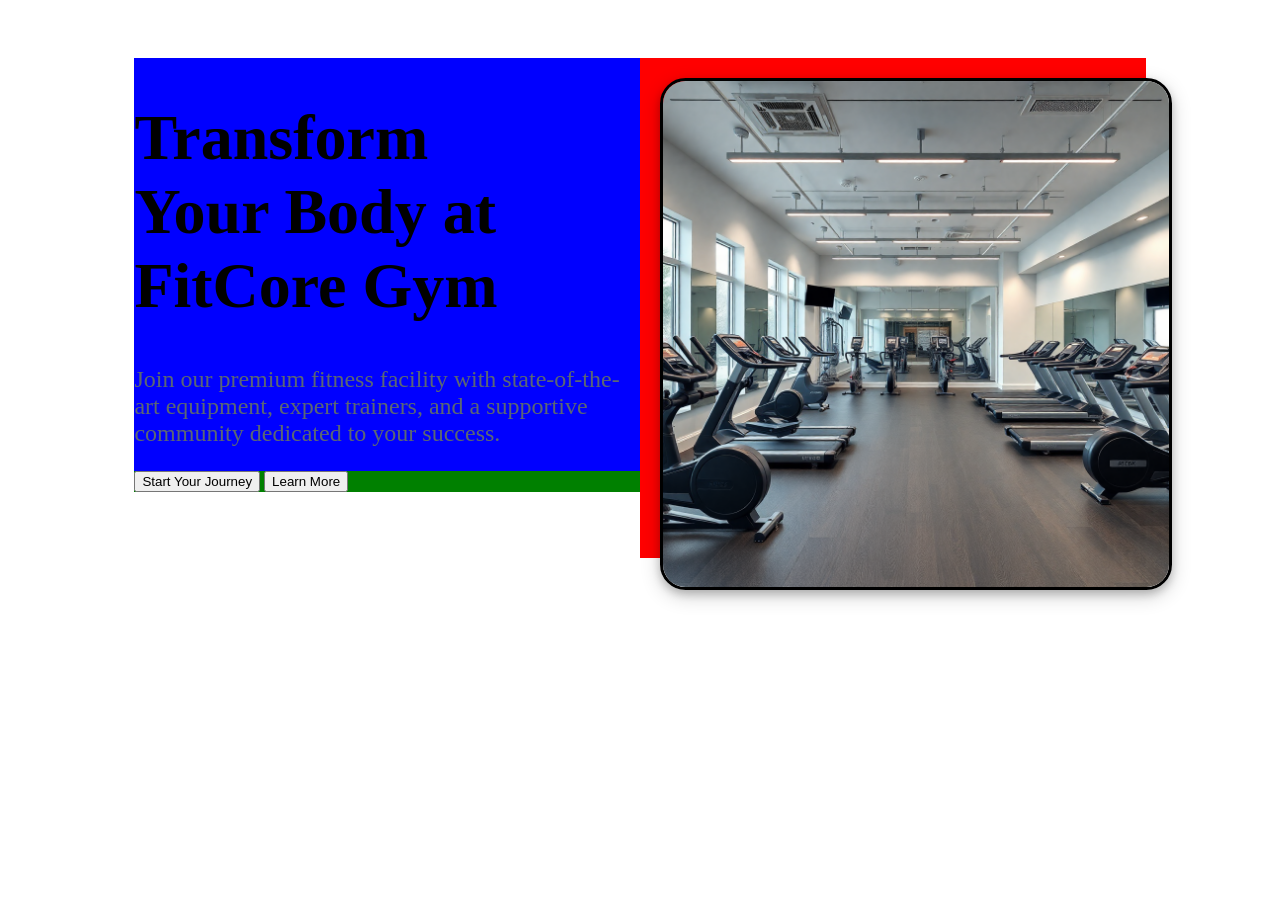
==== index.html @ 33f86353 "First Commit In This Project" ====
<!doctype html>
<html lang="en">
  <head>
    <meta charset="UTF-8" />
    <meta name="viewport" content="width=device-width, initial-scale=1.0" />
    <title>Core Gym</title>
    <link rel="stylesheet" href="style.css" />
  </head>
  <body>
    <div class="hero">
      <div class="height-100"></div>
      <div class="container">
        <div class="content-hero">
          <h1>Transform Your Body at FitCore Gym</h1>
          <p>
            Join our premium fitness facility with state-of-the-art equipment,
            expert trainers, and a supportive community dedicated to your
            success.
          </p>
          <div class="buttons-content-hero">
            <button class="btn-hero-start">Start Your Journey</button>
            <button class="btn-hero-learn">Learn More</button>
          </div>
        </div>
        <div class="img-hero">
          <img src="images/imgi_1_hero-section-img.png" alt="FitCore Gym" />
        </div>
        <div class="clear-float"></div>
      </div>
    </div>
  </body>
</html>
---- style.css ----
.container{
    width: 80%;
    margin: 0 auto;
    
}

.clear-float{
    clear: both;
}
.height-100{
    height: 50px;
}
.content-hero h1{
    font-size: 64px;
    font-weight: 900;
    width: 80%;
}
.content-hero{
    width: 50%;
    float: left;
    background-color: blue;
}
.content-hero p{
    font-size: 24px;
    color: #5B6773;
}
.img-hero{
    width: 50%;
    float: left;
    height: 500px; 
    background-color: red;

}
img{
    width: 100%;
    margin: 20px;
    border-radius: 5%;
    border: black solid 3px;
    box-shadow: 0 4px 8px 0 rgba(0, 0, 0, 0.2), 0 6px 20px 0 rgba(0, 0, 0, 0.19);
}
.buttons-content-hero{
    background-color: green;
}
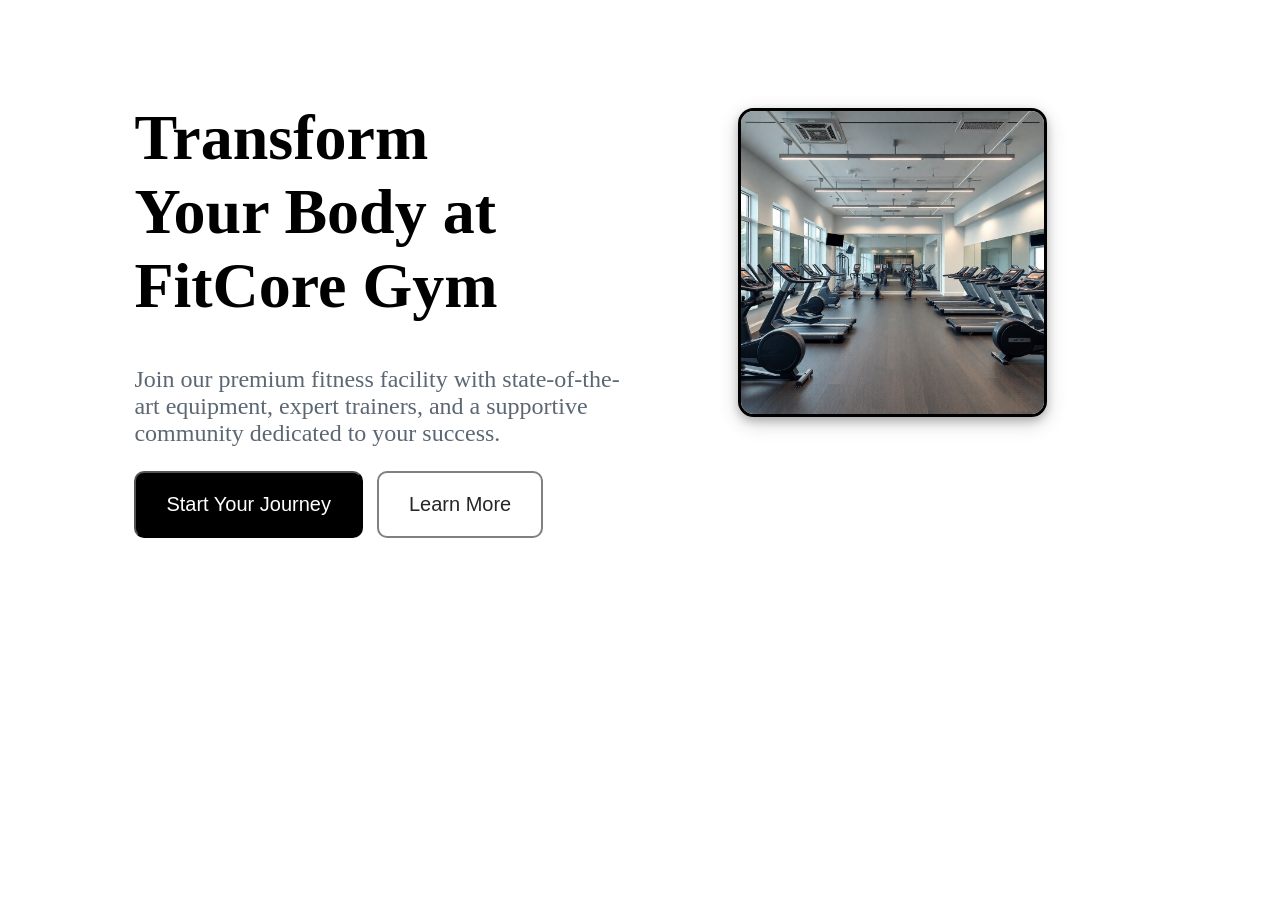
==== commit 128f0d10: "Complete Section Hero" ====
--- a/index.html
+++ b/index.html
@@ -18,8 +18,8 @@
             success.
           </p>
           <div class="buttons-content-hero">
-            <button class="btn-hero-start">Start Your Journey</button>
-            <button class="btn-hero-learn">Learn More</button>
+            <button class="btn-hero-black">Start Your Journey</button>
+            <button class="btn-hero-white">Learn More</button>
           </div>
         </div>
         <div class="img-hero">
--- a/style.css
+++ b/style.css
@@ -18,26 +18,45 @@
 .content-hero{
     width: 50%;
     float: left;
-    background-color: blue;
+    /* background-color: blue; */
+}
+.content-hero h1{
+    font-weight: 900;
 }
 .content-hero p{
     font-size: 24px;
     color: #5B6773;
+    font-weight: lighter;
 }
 .img-hero{
     width: 50%;
     float: left;
     height: 500px; 
-    background-color: red;
+    /* background-color: red; */
+    text-align: center;
 
 }
 img{
-    width: 100%;
-    margin: 20px;
+    width: 60%;
+    margin: 50px auto;
     border-radius: 5%;
     border: black solid 3px;
     box-shadow: 0 4px 8px 0 rgba(0, 0, 0, 0.2), 0 6px 20px 0 rgba(0, 0, 0, 0.19);
 }
-.buttons-content-hero{
-    background-color: green;
+.btn-hero-black{
+    padding: 20px 30px;
+    margin: 0 5px 0 0;
+    font-size: 20px;
+   background-color: black;
+   color: white;
+   border-radius: 10px;
+}
+.btn-hero-white{
+    background-color: white;
+    color: rgb(38, 38, 38);
+    font-size: 20px;
+    border: 2px solid gray;
+    padding: 20px 30px;
+    border-radius: 10px;
+    margin: 0 0 0 5px;
 }
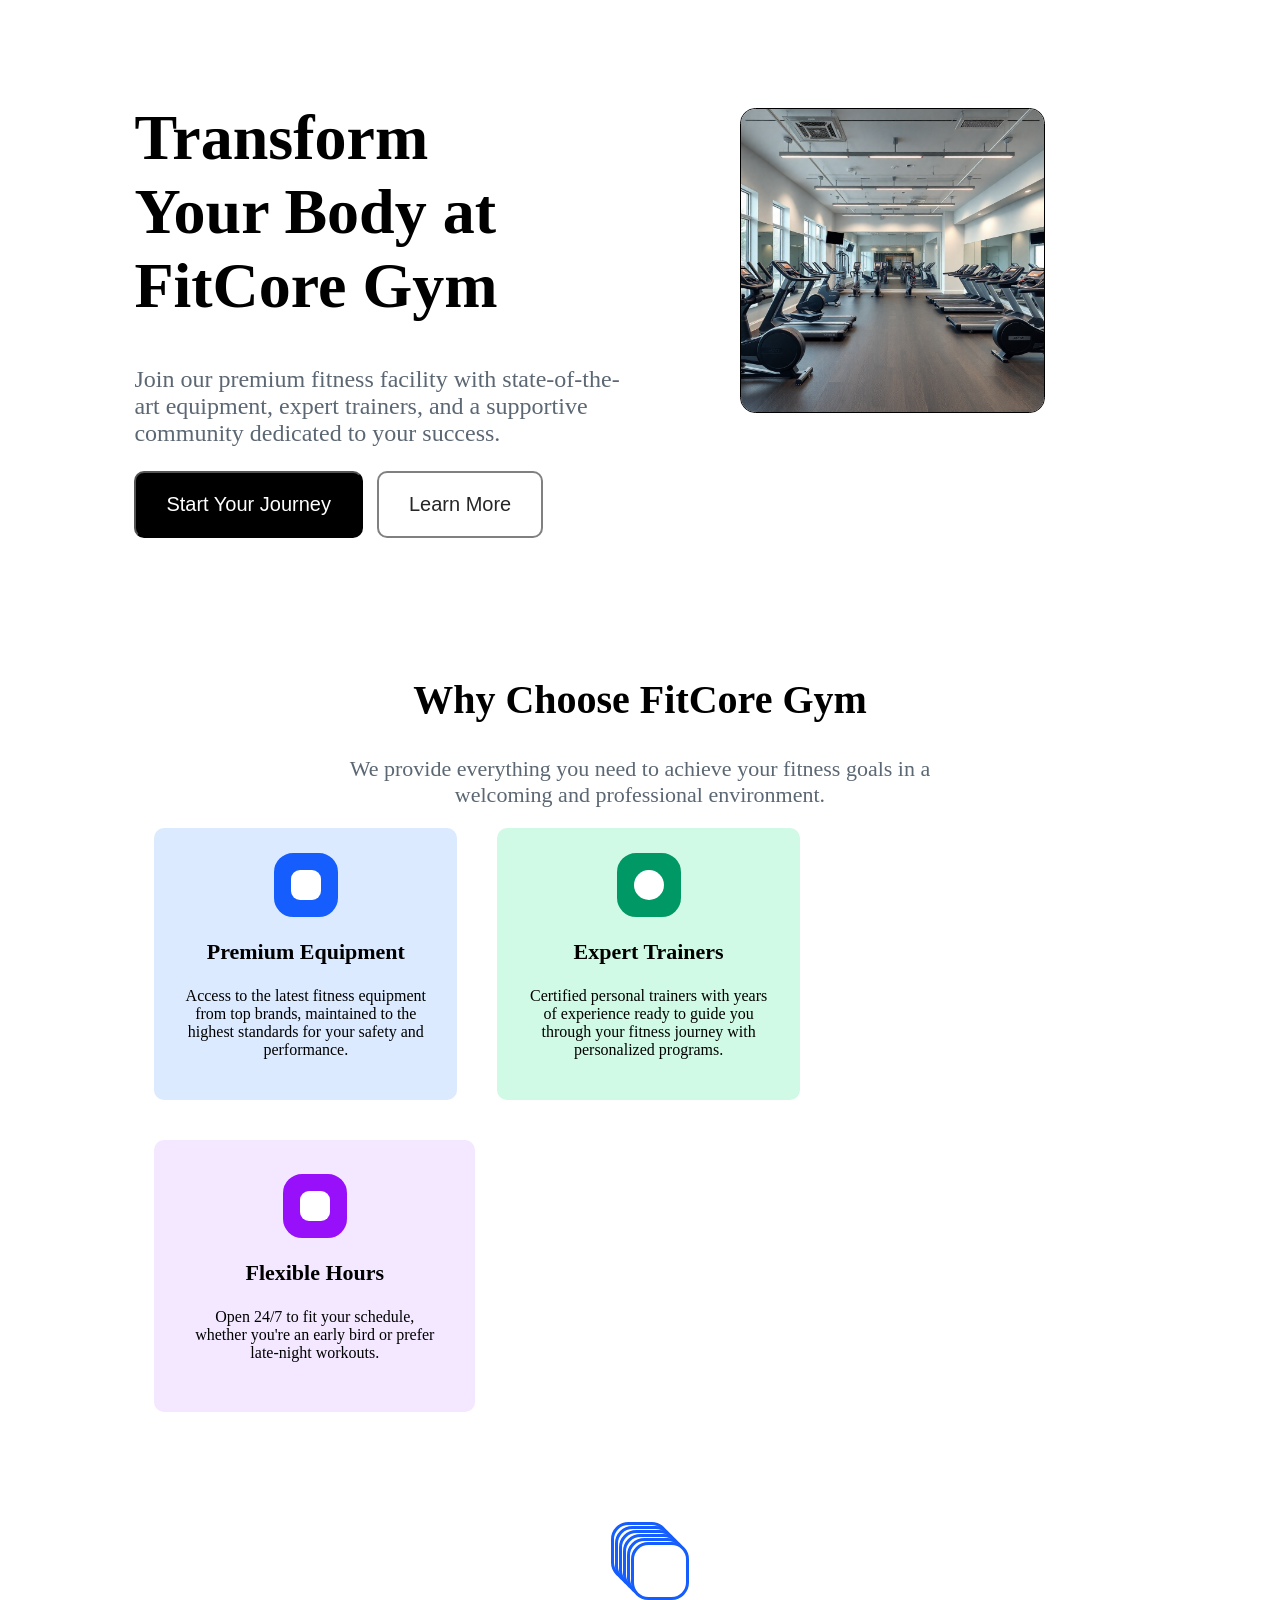
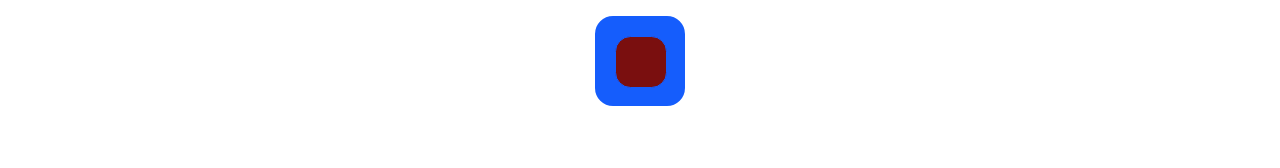
==== commit b547f2da: "Finish The Why Choose Section" ====
--- a/index.html
+++ b/index.html
@@ -28,5 +28,81 @@
         <div class="clear-float"></div>
       </div>
     </div>
+    <br />
+
+    <div class="about-us">
+      <div class="container">
+        <div class="about-header">
+          <h2>Why Choose FitCore Gym</h2>
+          <p>
+            We provide everything you need to achieve your fitness goals in a
+            welcoming and professional environment.
+          </p>
+        </div>
+        <!-- Why Class Section-Card not effective in page  -->
+        <div class="section-card">
+          <div class="card-about-us">
+            <div class="blue-traingle">
+              <div class="white-traingle"></div>
+            </div>
+            <h3>Premium Equipment</h3>
+            <p>
+              Access to the latest fitness equipment from top brands, maintained
+              to the highest standards for your safety and performance.
+            </p>
+          </div>
+          <div class="green-card-about-us">
+            <div class="green-traingle">
+              <div class="white-circle"></div>
+            </div>
+            <h3>Expert Trainers</h3>
+            <p>
+              Certified personal trainers with years of experience ready to
+              guide you through your fitness journey with personalized programs.
+            </p>
+          </div>
+
+          <div class="purple-card-about-us">
+            <div class="Purple-traingle">
+              <div class="white-traingle"></div>
+            </div>
+            <h3>Flexible Hours</h3>
+            <p>
+              Open 24/7 to fit your schedule, whether you're an early bird or
+              prefer late-night workouts.
+            </p>
+          </div>
+        </div>
+
+        <div class="clear-float"></div>
+      </div>
+    </div>
+    <br />
+    <br />
+    <br />
+    <br />
+    <br />
+
+    <div>
+      <div class="traingle-test">
+        <div class="traingle-test">
+          <div class="traingle-test">
+            <div class="traingle-test">
+              <div class="traingle-test">
+                <div class="traingle-test"></div>
+              </div>
+            </div>
+          </div>
+        </div>
+      </div>
+    </div>
+    <br />
+    <br />
+    <div class="traingle-test1">
+      <div class="traingle-test2"></div>
+    </div>
+    <br />
+    <br />
+    <br />
   </body>
 </html>
--- a/style.css
+++ b/style.css
@@ -3,7 +3,9 @@
     margin: 0 auto;
     
 }
-
+.hero{
+    margin-bottom: 50px;
+}
 .clear-float{
     clear: both;
 }
@@ -21,18 +23,18 @@
     /* background-color: blue; */
 }
 .content-hero h1{
-    font-weight: 900;
+    font-weight: bold;
 }
 .content-hero p{
     font-size: 24px;
     color: #5B6773;
-    font-weight: lighter;
+    
+    padding: 0;
 }
 .img-hero{
     width: 50%;
     float: left;
     height: 500px; 
-    /* background-color: red; */
     text-align: center;
 
 }
@@ -40,8 +42,7 @@
     width: 60%;
     margin: 50px auto;
     border-radius: 5%;
-    border: black solid 3px;
-    box-shadow: 0 4px 8px 0 rgba(0, 0, 0, 0.2), 0 6px 20px 0 rgba(0, 0, 0, 0.19);
+    border: black solid 1px;
 }
 .btn-hero-black{
     padding: 20px 30px;
@@ -59,4 +60,127 @@
     padding: 20px 30px;
     border-radius: 10px;
     margin: 0 0 0 5px;
+}
+
+.about-us{
+     margin-top: 50px;
+}
+.about-header{
+    text-align: center;
+}
+.about-header h2{
+    font-size: 40px;
+    font-weight: 900;
+}
+.about-header p{
+    font-size: 22px;
+    color: #5B6773;
+    width: 60%;
+    margin: auto;
+}
+/* .section-card{
+    background-color: red;
+} */
+.section-card h3{
+    font-size: 22px;
+}
+.card-about-us{
+    background-color: #DBEAFE;
+    width: 25%;
+    padding: 25px;
+    text-align: center;
+    border-radius: 10px;
+    float: left;
+    margin: 20px;
+}
+ .green-card-about-us{
+    background-color: #D0FAE5;
+    width: 25%;
+    padding: 25px;
+    text-align: center;
+    border-radius: 10px;
+    float: left;
+    margin: 20px;
+}
+ .blue-traingle{
+    background-color: #155DFC;
+    width: 30px;
+    height: 30px;
+    margin: auto;
+    border:17px #155DFC solid ;
+    border-radius: 30%;
+}
+.green-traingle{
+ background-color: #009966;
+    width: 30px;
+    height: 30px;
+    margin: auto;
+    border:17px #009966 solid ;
+    border-radius: 30%;
+}
+.purple-card-about-us{
+   background-color: #F3E8FF;
+    width: 25%;
+    padding: 34px;
+    text-align: center;
+    border-radius: 10px;
+    float: left;
+    margin: 20px;
+}
+.Purple-traingle{
+    background-color: #9810FA;
+    width: 30px;
+    height: 30px;
+    margin: auto;
+    border:17px #9810FA solid ;
+    border-radius: 30%;
+}
+.white-traingle{
+   background-color: white;
+    width: 30px;
+    height: 30px;
+    border-radius: 30%; 
+}
+.white-circle{
+   background-color: white;
+    width: 30px;
+    height: 30px;
+    border-radius: 50%; 
+}
+/*
+.white-traingle{
+    
+    background-color: white;
+    height: 25px;
+}
+
+.center{
+    width: 100%;
+} */
+
+.traingle-test{
+    padding: 1px;
+    background-color: white;
+    width: 50px;
+    height: 50px;
+    margin: auto;
+    border:3px #155DFC solid ;
+    border-radius: 30%;
+}
+.traingle-test1{
+   
+    background-color: #155DFC;
+    width: 50px;
+    height: 50px;
+    border:20px #155DFC solid ;
+    margin: auto;
+    border-radius: 20%;
+}
+.traingle-test2{
+    
+    background-color: rgb(122, 15, 15);
+    width: 50px;
+    height: 50px;
+    border:1px #155DFC solid ;
+    border-radius: 30%;
 }
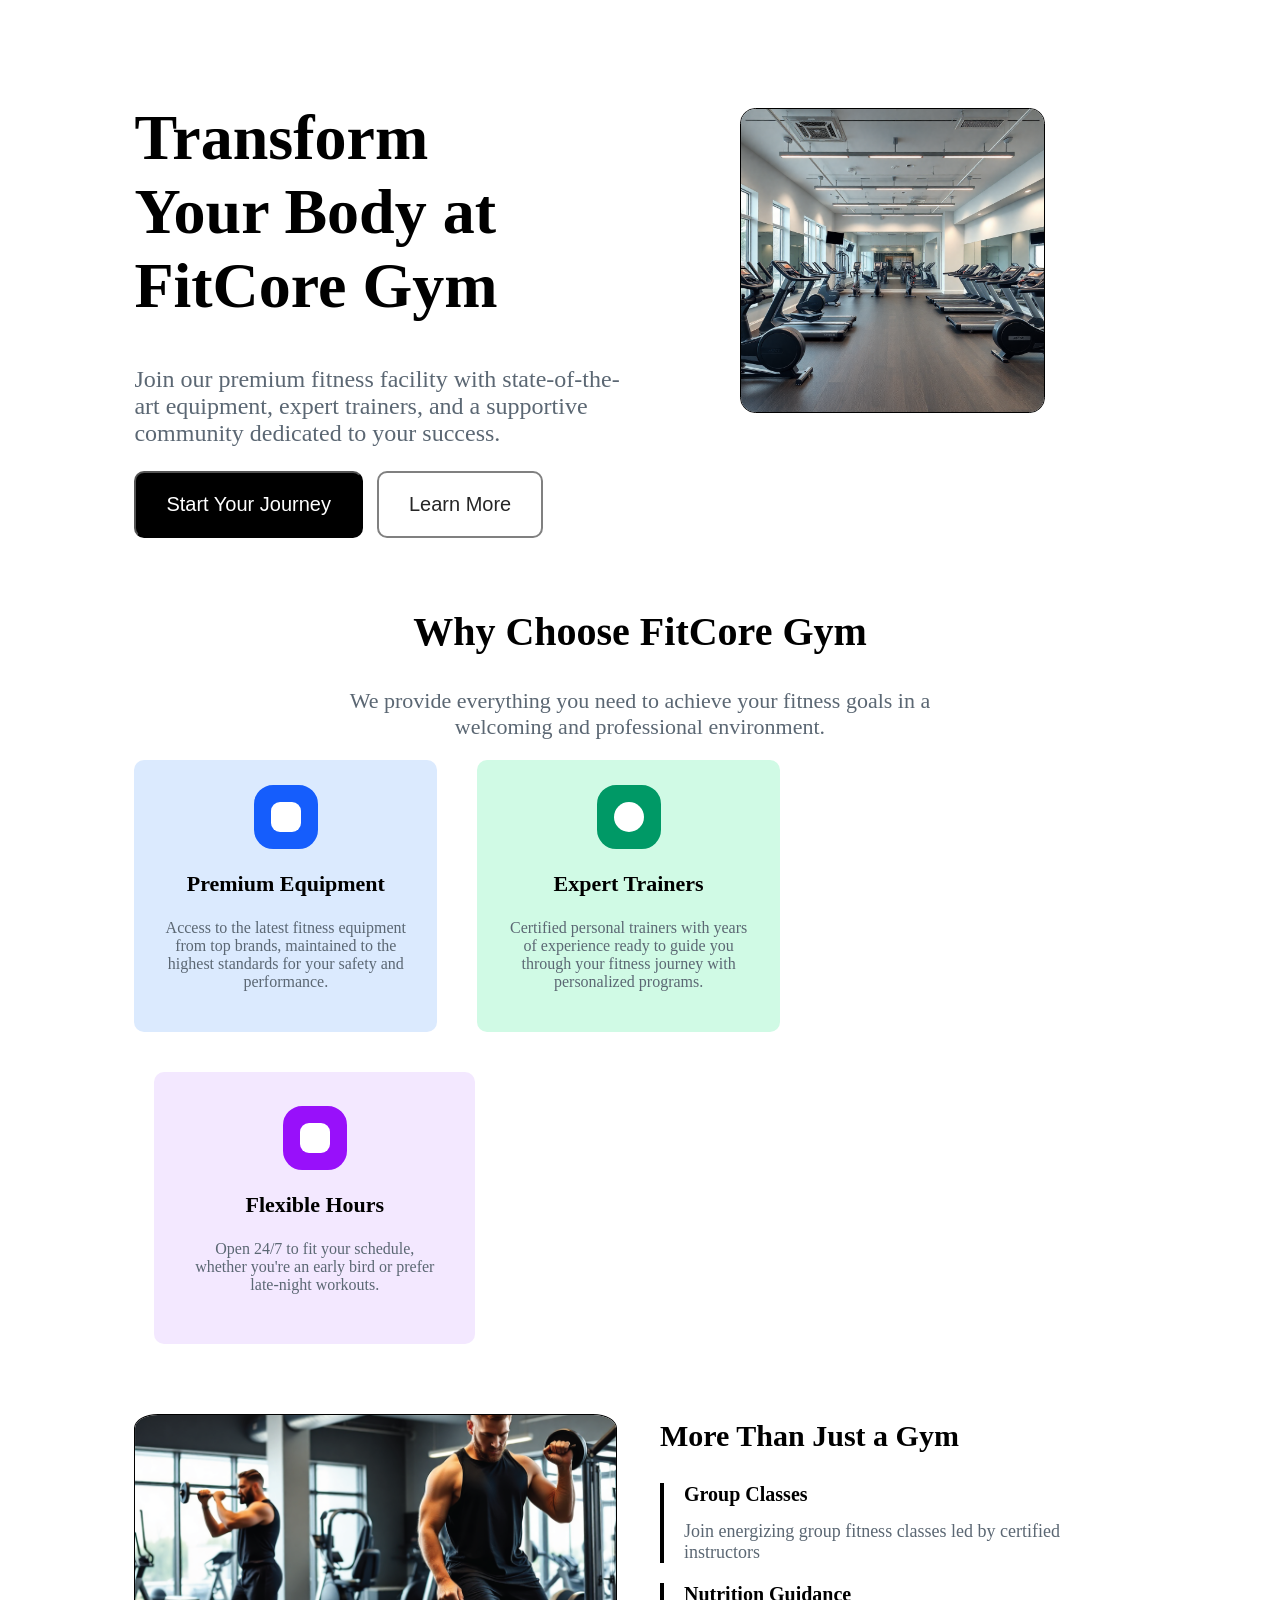
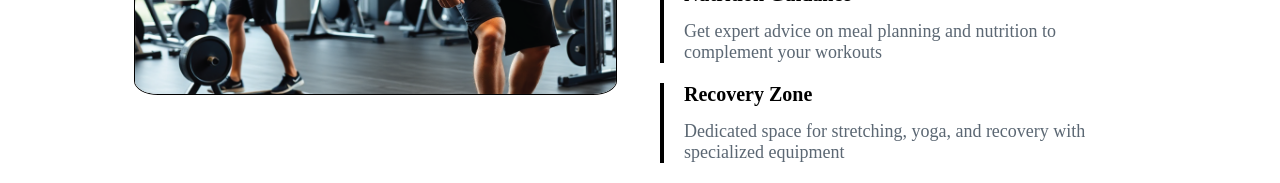
==== commit 546b5139: "New Update in About Section" ====
--- a/index.html
+++ b/index.html
@@ -28,7 +28,6 @@
         <div class="clear-float"></div>
       </div>
     </div>
-    <br />
 
     <div class="about-us">
       <div class="container">
@@ -75,15 +74,37 @@
         </div>
 
         <div class="clear-float"></div>
+
+        <div class="img-more-just-gym">
+          <img src="images/imgi_2_why-choose-us.png" alt="why choose us" />
+        </div>
+        <div class="content-more-just-gym">
+          <h3>More Than Just a Gym</h3>
+          <div class="content-container">
+            <h4>Group Classes</h4>
+            <p>
+              Join energizing group fitness classes led by certified instructors
+            </p>
+          </div>
+          <div class="content-container">
+            <h4>Nutrition Guidance</h4>
+            <p>
+              Get expert advice on meal planning and nutrition to complement
+              your workouts
+            </p>
+          </div>
+          <div class="content-container">
+            <h4>Recovery Zone</h4>
+            <p>
+              Dedicated space for stretching, yoga, and recovery with
+              specialized equipment
+            </p>
+          </div>
+        </div>
       </div>
     </div>
-    <br />
-    <br />
-    <br />
-    <br />
-    <br />
 
-    <div>
+    <!-- <div>
       <div class="traingle-test">
         <div class="traingle-test">
           <div class="traingle-test">
@@ -95,14 +116,10 @@
           </div>
         </div>
       </div>
-    </div>
-    <br />
-    <br />
-    <div class="traingle-test1">
+    </div> -->
+
+    <!-- <div class="traingle-test1">
       <div class="traingle-test2"></div>
-    </div>
-    <br />
-    <br />
-    <br />
+    </div> -->
   </body>
 </html>
--- a/style.css
+++ b/style.css
@@ -91,7 +91,7 @@
     text-align: center;
     border-radius: 10px;
     float: left;
-    margin: 20px;
+    margin: 20px 20px 20px 0;
 }
  .green-card-about-us{
     background-color: #D0FAE5;
@@ -147,6 +147,9 @@
     height: 30px;
     border-radius: 50%; 
 }
+.section-card p{
+        color: #5B6773;
+}
 /*
 .white-traingle{
     
@@ -183,4 +186,41 @@
     height: 50px;
     border:1px #155DFC solid ;
     border-radius: 30%;
+}
+
+/* Why Choose Us Section */
+.img-more-just-gym{
+    float: left;
+    width: 50%;
+    /* background-color: blue; */
+}
+.img-more-just-gym img{
+   width: 95%;
+}
+.content-more-just-gym{
+    margin: 25px 0 0 20px;
+    float: left;
+    width: 45%;
+    /* background-color: red; */
+}
+.content-more-just-gym h3{
+    font-size: 30px;
+    font-weight: 900;
+}
+.content-container{
+    padding-left: 20px;
+    border-left: 4px solid black;
+     margin: 20px 0;
+}
+.content-container h4{
+    font-size: 20px;
+    font-weight: 900;
+    margin: 0;
+    padding: 0;
+}
+.content-container p{
+    font-size: 18px;
+    color: #5B6773;
+    margin: 15px 0;
+    /* padding: 0; */
 }
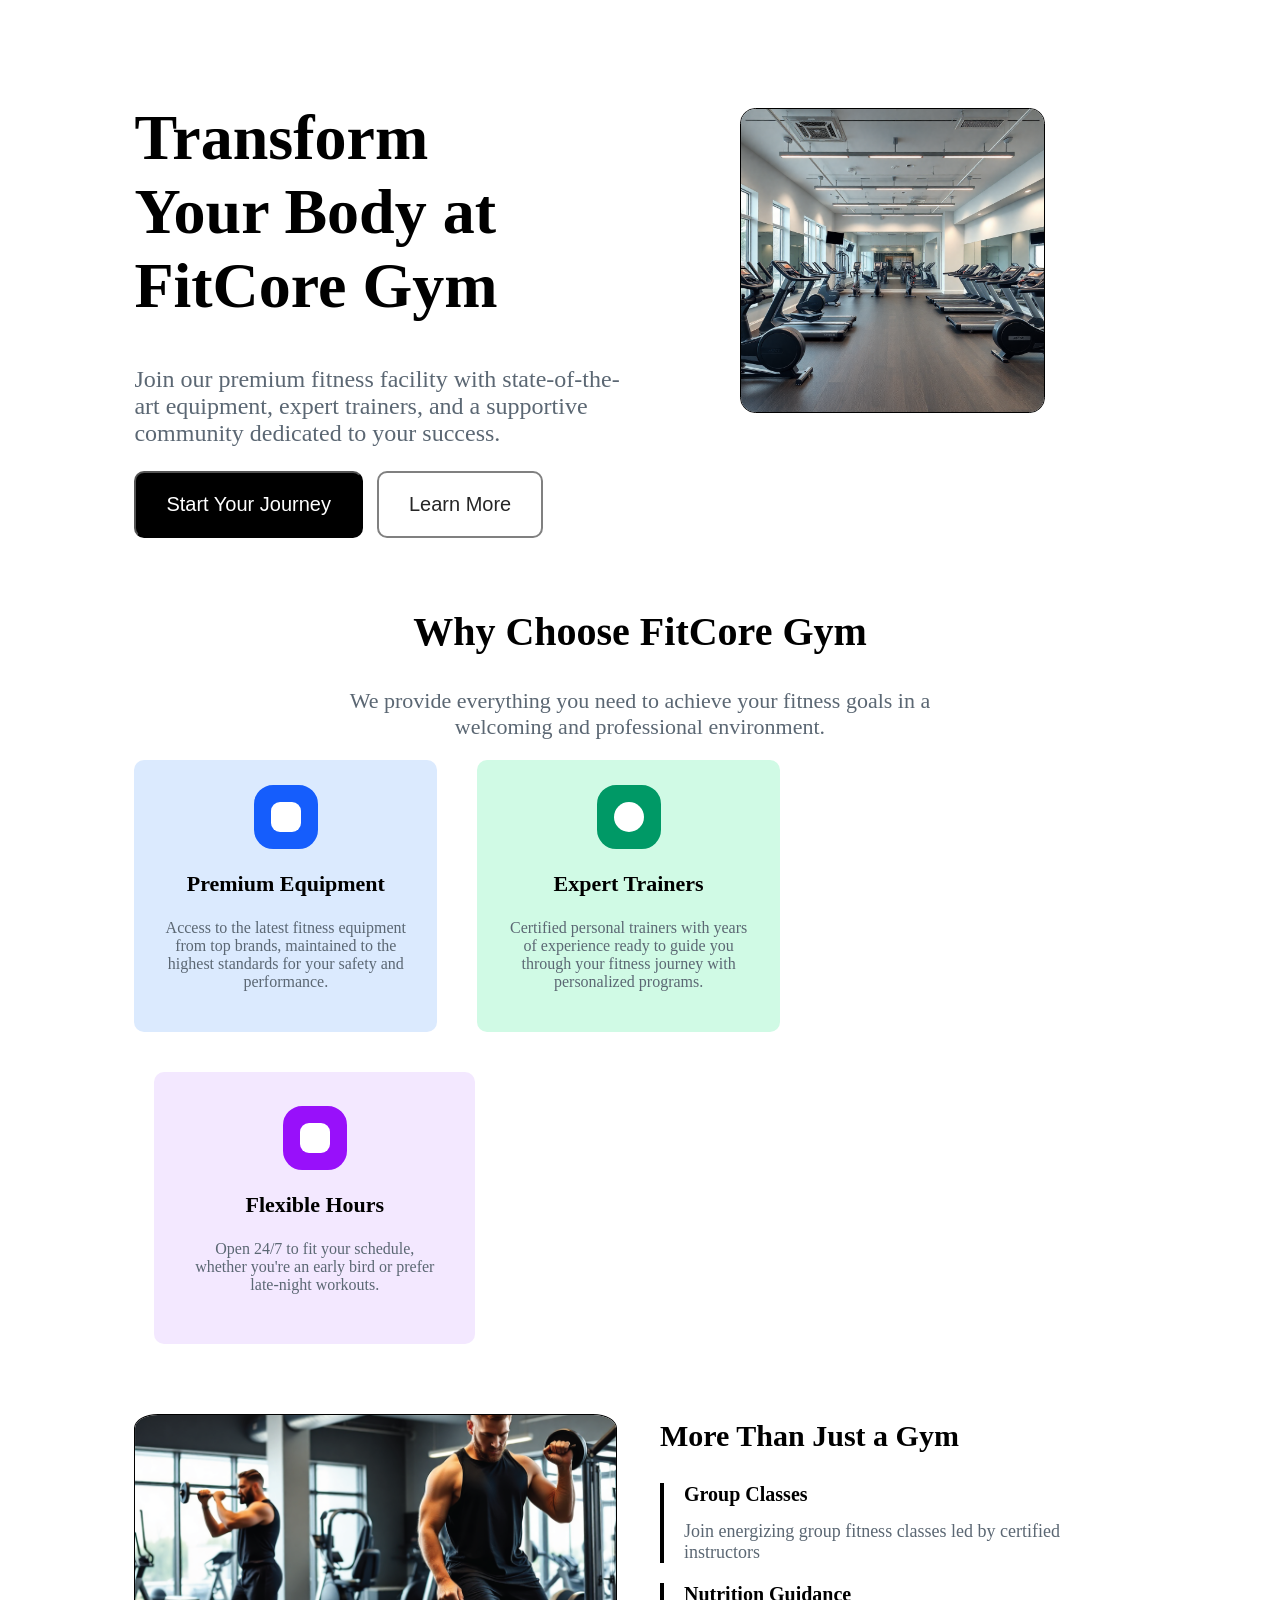
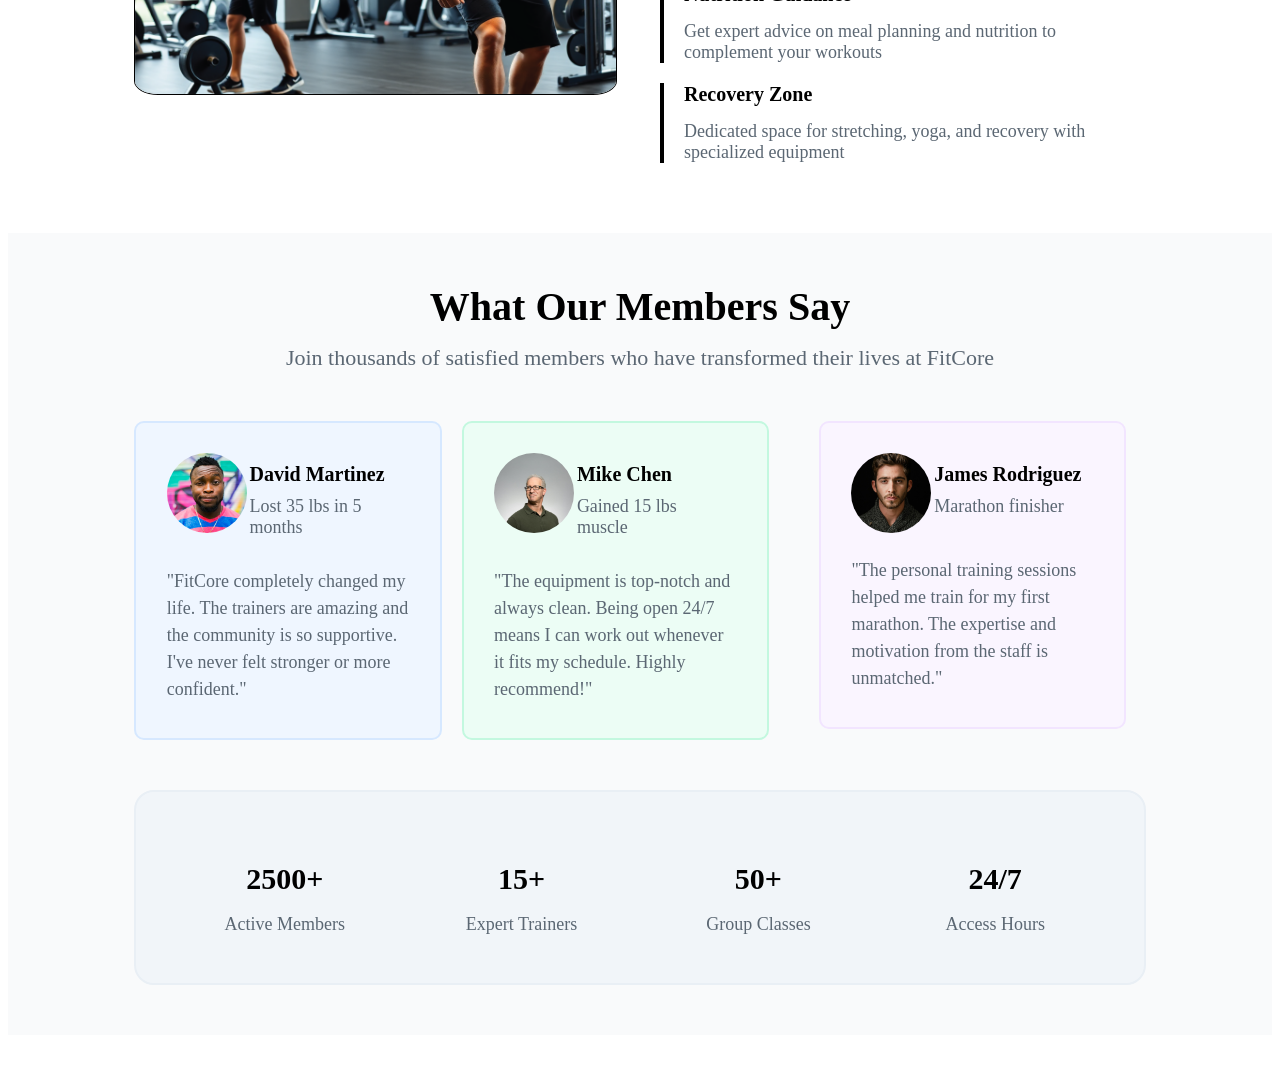
==== commit 89567427: "add our member section completed" ====
--- a/index.html
+++ b/index.html
@@ -28,7 +28,7 @@
         <div class="clear-float"></div>
       </div>
     </div>
-
+    <!-- About Us Section -->
     <div class="about-us">
       <div class="container">
         <div class="about-header">
@@ -101,6 +101,7 @@
             </p>
           </div>
         </div>
+        <div class="clear-float"></div>
       </div>
     </div>
 
@@ -121,5 +122,86 @@
     <!-- <div class="traingle-test1">
       <div class="traingle-test2"></div>
     </div> -->
+    <!-- Our Members Section   -->
+
+    <div class="our-members">
+      <div class="container">
+        <h2>What Our Members Say</h2>
+        <p class="paragr-Join-our-members">
+          Join thousands of satisfied members who have transformed their lives
+          at FitCore
+        </p>
+        <div class="card-our-members-1">
+          <div class="header-card-our-member">
+            <div class="imag-container">
+              <img src="images/imgi_3_avatar-1.jpg" alt="member 1" />
+            </div>
+            <div class="head-and-desc">
+              <h4>David Martinez</h4>
+              <p>Lost 35 lbs in 5 months</p>
+            </div>
+            <div class="clear-float"></div>
+          </div>
+          <p class="paragraph-card-our-member">
+            "FitCore completely changed my life. The trainers are amazing and
+            the community is so supportive. I've never felt stronger or more
+            confident."
+          </p>
+        </div>
+        <div class="card-our-members-2">
+          <div class="header-card-our-member">
+            <div class="imag-container">
+              <img src="images/imgi_4_avatar-2.jpg" alt="member 2" />
+            </div>
+            <div class="head-and-desc">
+              <h4>Mike Chen</h4>
+              <p>Gained 15 lbs muscle</p>
+            </div>
+            <div class="clear-float"></div>
+          </div>
+          <p class="paragraph-card-our-member">
+            "The equipment is top-notch and always clean. Being open 24/7 means
+            I can work out whenever it fits my schedule. Highly recommend!"
+          </p>
+        </div>
+        <div class="card-our-members-3">
+          <div class="header-card-our-member">
+            <div class="imag-container">
+              <img src="images/imgi_5_avatar-3.jpg" alt="member 3" />
+            </div>
+            <div class="head-and-desc">
+              <h4>James Rodriguez</h4>
+              <p>Marathon finisher</p>
+            </div>
+            <div class="clear-float"></div>
+          </div>
+          <p class="paragraph-card-our-member">
+            "The personal training sessions helped me train for my first
+            marathon. The expertise and motivation from the staff is unmatched."
+          </p>
+        </div>
+        <div class="clear-float"></div>
+        <div class="counter-section">
+          <div class="Active">
+            <h4>2500+</h4>
+            <p>Active Members</p>
+          </div>
+          <div class="Expert">
+            <h4>15+</h4>
+            <p>Expert Trainers</p>
+          </div>
+          <div class="Group">
+            <h4>50+</h4>
+            <p>Group Classes</p>
+          </div>
+          <div class="Access">
+            <h4>24/7</h4>
+            <p>Access Hours</p>
+          </div>
+          <div class="clear-float"></div>
+        </div>
+        <div class="clear-float"></div>
+      </div>
+    </div>
   </body>
 </html>
--- a/style.css
+++ b/style.css
@@ -3,6 +3,7 @@
     margin: 0 auto;
     
 }
+
 .hero{
     margin-bottom: 50px;
 }
@@ -223,4 +224,119 @@
     color: #5B6773;
     margin: 15px 0;
     /* padding: 0; */
+}
+
+
+/* What Our Members Say  */
+.our-members{
+    margin: 50px 0;
+    background-color: #F9FAFB;
+}
+.our-members h2{
+    text-align: center;
+    font-size: 40px;
+    font-weight: 900;
+    padding-top: 50px;
+    margin-bottom: 15px;
+}
+.paragr-Join-our-members{
+   margin: 10px 0 50px 0;
+    font-size: 22px;
+    color: #5B6773;
+    text-align: center;
+
+}
+.card-our-members-1{
+   width: 30%;
+   margin: 0 20px 0 0;
+    float: left;
+    background-color: #EFF6FF;
+    border: #D6E8FF 2px solid;
+    border-radius: 10px;
+   
+}
+.card-our-members-2{
+   width: 30%;
+   margin: 0 30px 0 0;
+    float: left;
+    background-color: #ECFDF5;
+     border: 2px solid #C3F8DF;
+     border-radius: 10px;
+}
+.card-our-members-3{
+    width: 30%;
+    margin: 0 0 0 20px;
+    float: left;
+    background-color: #FAF5FF;
+    border: #F2E5FF 2px solid;
+    border-radius: 10px;
+}
+.header-card-our-member{
+    /* background-color: red; */
+    width: 80%;
+    margin: auto;
+    padding: 30px 20px 0 20px;
+}
+.head-and-desc h4{
+    font-size: 20px;
+    font-weight: 900;
+    margin: 10px;
+    
+    /* background-color: tomato; */
+}
+.head-and-desc p{
+    font-size: 18px;
+    color: #5B6773;
+    margin:10px;
+}
+.paragraph-card-our-member{
+    width: 80%;
+    font-size: 18px;
+    color: #5B6773;
+    margin: 20px auto;
+    margin-bottom: 35px;
+    line-height: 1.5;
+}
+/* .header-card-our-member p{
+   background-color: red;
+} */
+.our-members img{
+    border-radius: 50%;
+    width: 80px;
+    margin: 0;
+     border: black solid 0px;
+}
+.head-and-desc{
+    width: 70%;
+    float: left;
+    /* background-color: chocolate; */
+}
+.imag-container{
+    width: 30%;
+    float: left;
+    
+    /* background-color: blue; */
+}
+
+/* Counter Section */
+.counter-section{
+    margin: 50px 0;
+    padding: 30px;
+    background-color: #F1F5F9;
+    border-radius: 20px;
+    border: #E9EFF5 2px solid;
+}
+.Active , .Expert , .Group , .Access{
+    width: 25%;
+    float: left;
+    text-align: center;
+}
+.counter-section h4{
+    font-size: 30px;
+    font-weight: 900;
+    margin-bottom: 0;
+}
+.counter-section p{
+    font-size: 18px;
+    color: #5B6773;
 }
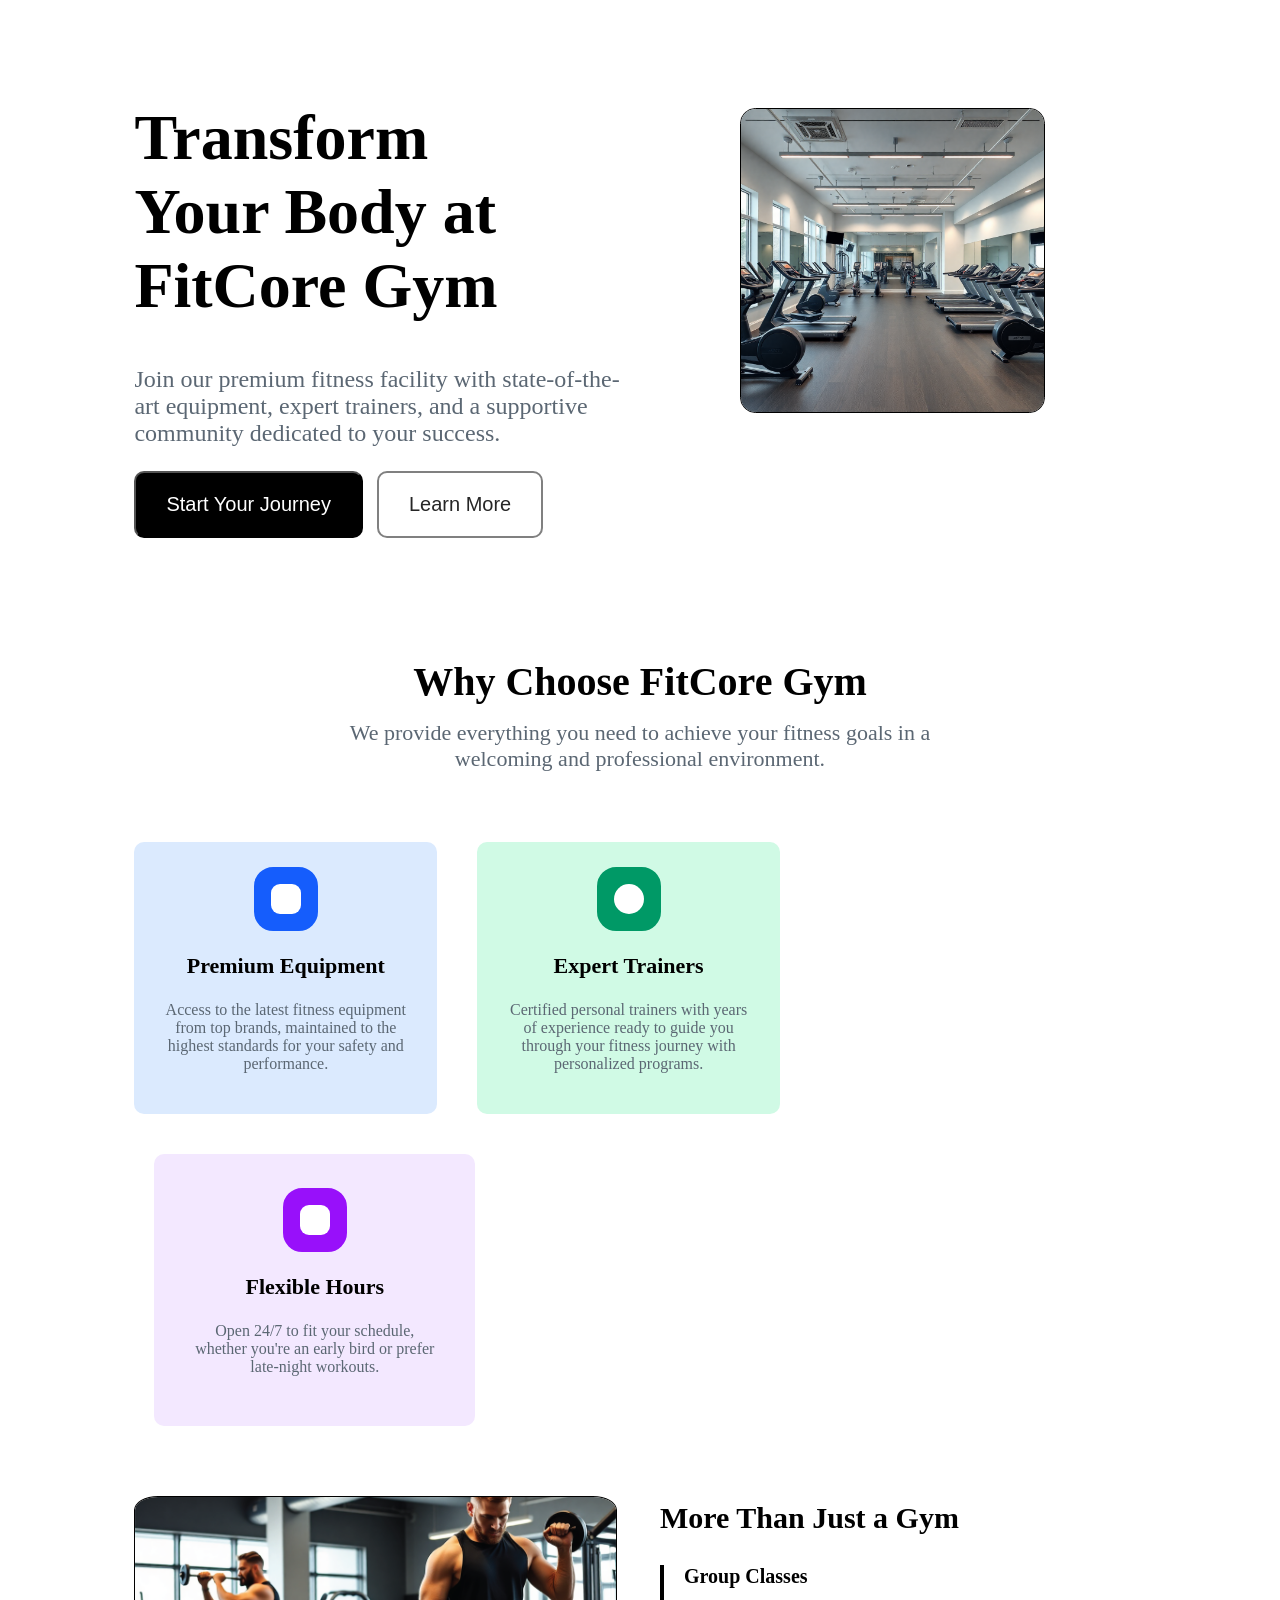
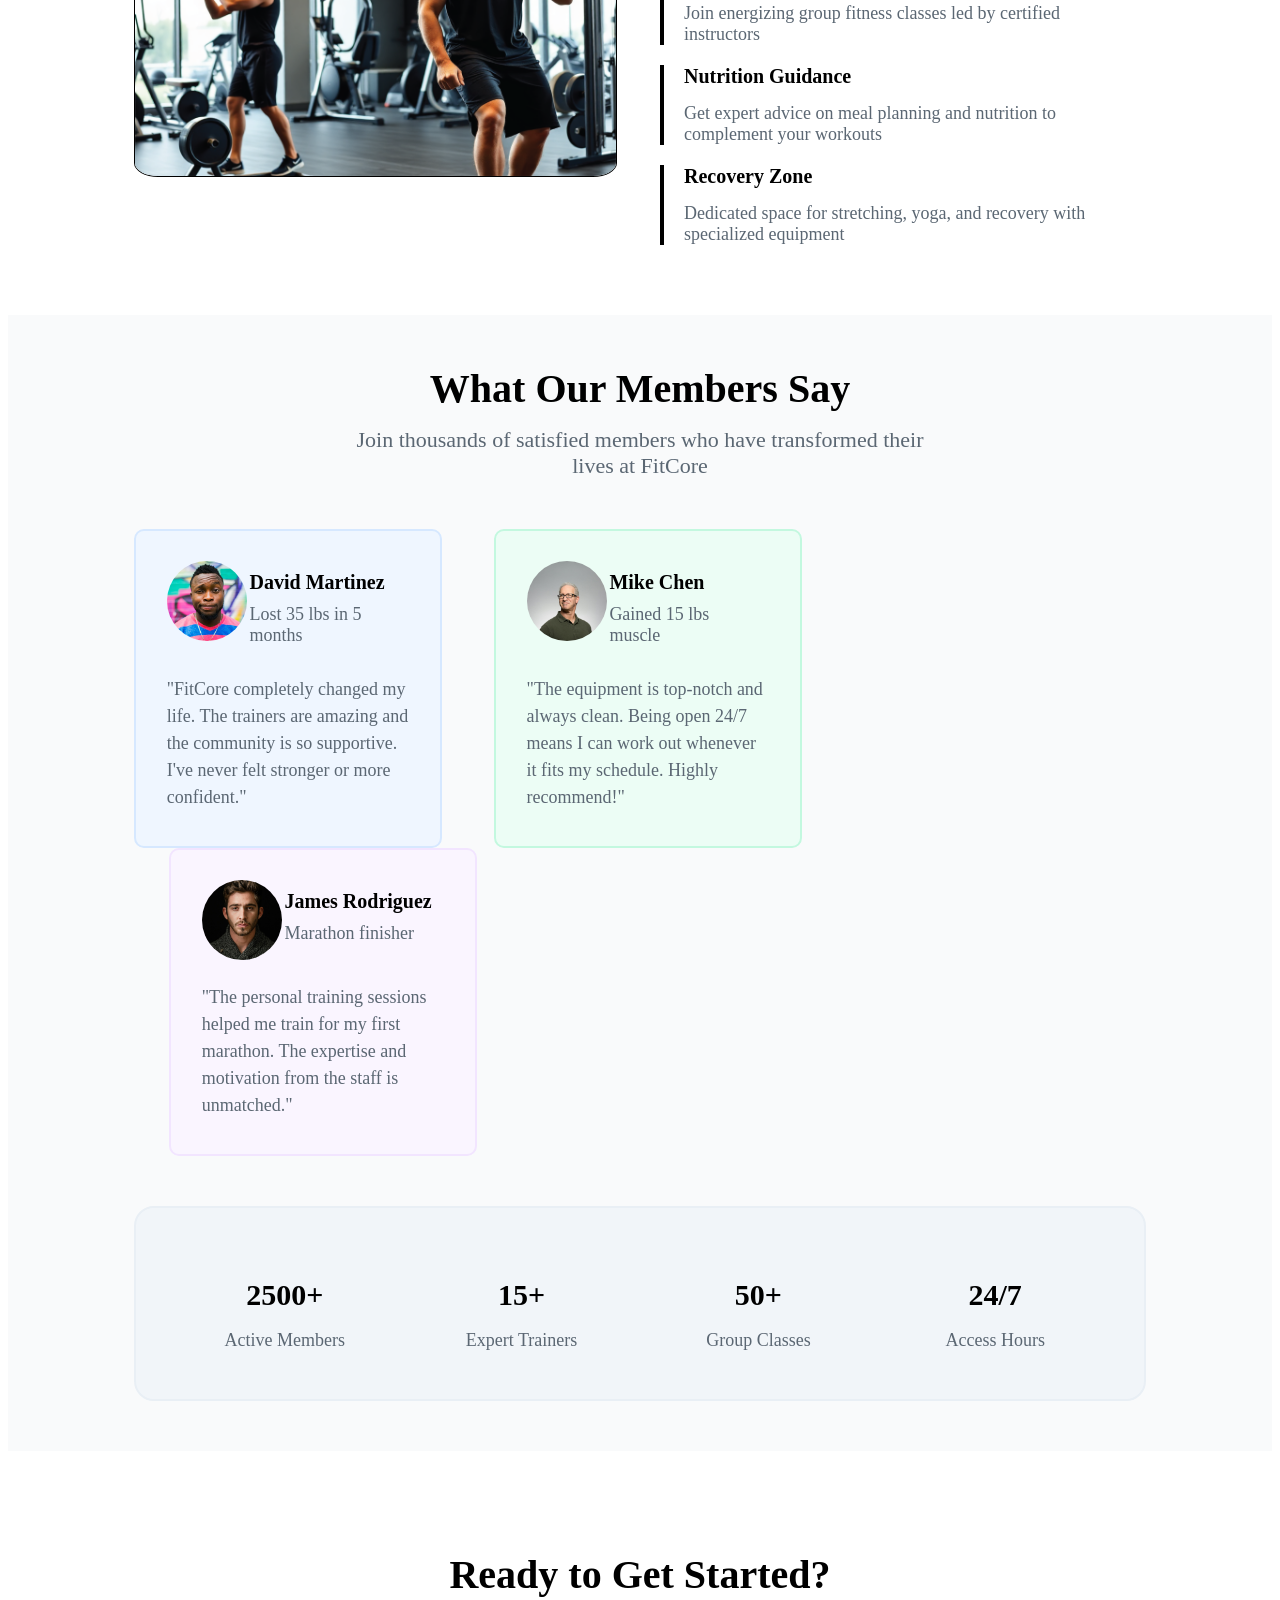
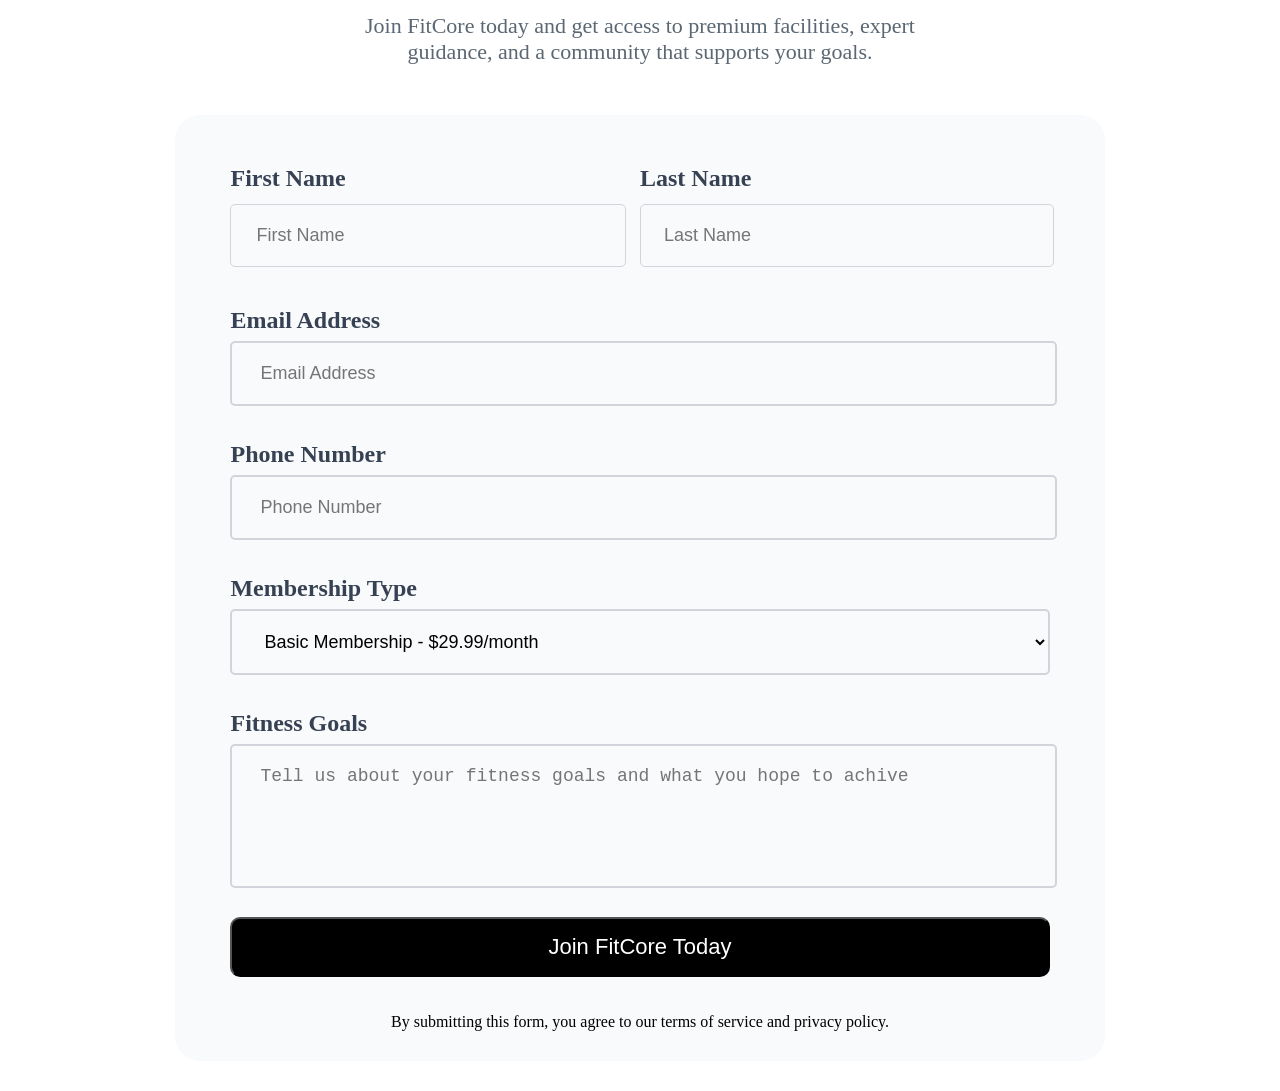
==== commit a0045ca6: "Add Section Contact Us" ====
--- a/index.html
+++ b/index.html
@@ -33,7 +33,7 @@
       <div class="container">
         <div class="about-header">
           <h2>Why Choose FitCore Gym</h2>
-          <p>
+          <p class="sub-title">
             We provide everything you need to achieve your fitness goals in a
             welcoming and professional environment.
           </p>
@@ -123,11 +123,10 @@
       <div class="traingle-test2"></div>
     </div> -->
     <!-- Our Members Section   -->
-
     <div class="our-members">
       <div class="container">
         <h2>What Our Members Say</h2>
-        <p class="paragr-Join-our-members">
+        <p class="sub-title">
           Join thousands of satisfied members who have transformed their lives
           at FitCore
         </p>
@@ -203,5 +202,148 @@
         <div class="clear-float"></div>
       </div>
     </div>
+
+    <!-- Contact Us -->
+    <div class="contact-us">
+      <div class="container">
+        <h2>Ready to Get Started?</h2>
+        <p class="sub-title">
+          Join FitCore today and get access to premium facilities, expert
+          guidance, and a community that supports your goals.
+        </p>
+
+        <form action="">
+          <div class="wrap-form-content">
+            <div class="float-form-first-name">
+              <label for="firstName">First Name</label>
+              <input
+                type="text"
+                id="firstName"
+                name="firstName"
+                placeholder="First Name"
+              />
+            </div>
+            <div class="float-form-last-name">
+              <label for="lastName">Last Name</label>
+              <input
+                type="text"
+                id="lastName"
+                name="lastName"
+                placeholder="Last Name"
+              />
+            </div>
+            <div class="clear-float"></div>
+            <div>
+              <label for="email">Email Address</label>
+              <input
+                type="email"
+                id="email"
+                name="email"
+                placeholder="Email Address"
+              />
+            </div>
+            <div>
+              <label for="phone">Phone Number</label>
+              <input
+                type="phone"
+                id="phone"
+                name="phone"
+                placeholder="Phone Number"
+              />
+            </div>
+            <div>
+              <label for="email">Membership Type </label>
+              <select name="membership" id="membership">
+                <option value="basic">Basic Membership - $29.99/month</option>
+                <option value="premium">
+                  Premium Membership - $49.99/month
+                </option>
+                <option value="vip">VIP Membership - $79/year</option>
+              </select>
+            </div>
+            <div>
+              <label for="email">Fitness Goals</label>
+              <textarea
+                name="Fitness"
+                id="Fitness"
+                placeholder="Tell us about your fitness goals and what you hope to achive"
+              ></textarea>
+            </div>
+            <div>
+              <button>Join FitCore Today</button>
+            </div>
+            <p>
+              By submitting this form, you agree to our terms of service and
+              privacy policy.
+            </p>
+          </div>
+        </form>
+      </div>
+    </div>
+    <!-- <div class="contact-us">
+      <div class="container">
+        <h2>Ready to Get Started?</h2>
+        <p class="sub-title">
+          Join FitCore today and get access to premium facilities, expert
+          guidance, and a community that supports your goals.
+        </p>
+        <div class="container">
+          <form action="">
+            <div class="name-form">
+              <div class="wrap-input">
+                <div class="first-name-form">
+                  <label for="firstName">First Name</label>
+                  <input
+                    type="text"
+                    id="firstName"
+                    name="firstName"
+                    placeholder="First Name"
+                  />
+                </div>
+                <div class="last-name-form">
+                  <label for="lastName">Last Name</label>
+                  <input
+                    type="text"
+                    id="lastName"
+                    name="lastName"
+                    placeholder="Last Name"
+                  />
+                </div>
+                <div class="clear-float"></div>
+                <label for="email">Email Address</label>
+                <input
+                  type="email"
+                  id="email"
+                  name="email"
+                  placeholder="Email Address"
+                />
+
+                <label for="phone">Phone Number</label>
+                <input
+                  type="text"
+                  id="phone"
+                  name="phone"
+                  placeholder="(555) 123-4567"
+                />
+                <label for="membershipType">Membership Type</label>
+                <select id="membershipType" name="membershipType">
+                  <option value="basic">Basic Membership - $29.99/month</option>
+                  <option value="premium">
+                    Premium Membership - $49.99/month
+                  </option>
+                  <option value="vip">VIP Membership - $79/year</option>
+                </select>
+                <label for="fitnessGoals">Fitness Goals</label>
+                <textarea
+                  id="fitnessGoals"
+                  name="fitnessGoals"
+                  placeholder="Tell us about your fitness goals..."
+                ></textarea>
+              </div>
+            </div>
+          </form>
+        </div>
+      </div>
+    </div> -->
   </body>
 </html>
--- a/style.css
+++ b/style.css
@@ -3,7 +3,21 @@
     margin: 0 auto;
     
 }
-
+ h2{
+    text-align: center;
+    font-size: 40px;
+    font-weight: 900;
+    padding-top: 50px;
+    margin-bottom: 15px;
+}
+.sub-title{
+    text-align: center;
+    font-size: 22px;
+    color: #5B6773;
+    width: 60%;
+    margin: 10px auto 50px auto;
+    
+}
 .hero{
     margin-bottom: 50px;
 }
@@ -73,12 +87,7 @@
     font-size: 40px;
     font-weight: 900;
 }
-.about-header p{
-    font-size: 22px;
-    color: #5B6773;
-    width: 60%;
-    margin: auto;
-}
+
 /* .section-card{
     background-color: red;
 } */
@@ -232,13 +241,7 @@
     margin: 50px 0;
     background-color: #F9FAFB;
 }
-.our-members h2{
-    text-align: center;
-    font-size: 40px;
-    font-weight: 900;
-    padding-top: 50px;
-    margin-bottom: 15px;
-}
+
 .paragr-Join-our-members{
    margin: 10px 0 50px 0;
     font-size: 22px;
@@ -248,7 +251,7 @@
 }
 .card-our-members-1{
    width: 30%;
-   margin: 0 20px 0 0;
+   margin: 0 35px 0 0;
     float: left;
     background-color: #EFF6FF;
     border: #D6E8FF 2px solid;
@@ -257,7 +260,7 @@
 }
 .card-our-members-2{
    width: 30%;
-   margin: 0 30px 0 0;
+   margin: 0 17.5px;
     float: left;
     background-color: #ECFDF5;
      border: 2px solid #C3F8DF;
@@ -265,7 +268,7 @@
 }
 .card-our-members-3{
     width: 30%;
-    margin: 0 0 0 20px;
+    margin: 0 0 0 35px;
     float: left;
     background-color: #FAF5FF;
     border: #F2E5FF 2px solid;
@@ -339,4 +342,141 @@
 .counter-section p{
     font-size: 18px;
     color: #5B6773;
-}+}
+
+/* Ready to Get Started Section */
+
+form{
+    width: 90%;
+    margin: 0 auto;
+    padding:20px 10px;
+    background-color: #F9FAFB;
+    border-radius: 25px;
+}
+input , select , textarea{
+    width: 97%;
+    padding: 20px 0 20px 28px;
+     margin: 5px auto;
+    border-radius: 5px;
+    border: 2px solid #D1D5DB;
+    background-color: #F9FAFB;
+    font-size: 18px;
+}
+input::after , textarea::after{
+    border: 2px solid black;
+}
+select{
+    width: 100%;
+}
+textarea{
+    resize: none;
+    height: 100px;
+}
+form button{
+    margin: 20px auto;
+width: 100%;
+padding: 15px 10px;
+background-color: #000000;
+color: white;
+font-size: 22px;
+border-radius: 10px;
+}
+for option{
+    padding: 30px;
+}
+.wrap-form-content{
+    width: 90%;
+    margin: 0 auto;
+    /* background-color: red; */
+    
+}
+.float-form-first-name{
+    /* background-color: blue; */
+    float: left;
+    width: 50%;
+}
+
+.float-form-last-name{
+    /* background-color: green; */
+    float: left;
+    width: 50%;
+}
+.float-form-first-name input{
+    width: 90%;
+    padding: 20px 0 20px 25px;
+     margin: 10px auto;
+    border-radius: 5px;
+    border: 1px solid #D1D5DB;
+    background-color: #F9FAFB;
+    font-size: 18px;
+}
+.float-form-last-name input{
+    width: 95%;
+    padding: 20px 0 20px 23px;
+     margin: 10px auto;
+    border-radius: 5px;
+    border: 1px solid #D1D5DB;
+    background-color: #F9FAFB;
+    font-size: 18px;
+   
+}
+label{
+    font-size: 24px;
+    color: #364153;
+    font-weight: 900;
+    padding: 20px 0 2px 0;
+    display: block;
+    margin-top: 10px;
+    /* background-color: #9810FA; */
+}
+form p{
+    text-align: center;
+   margin-bottom: 10px;
+}
+.contact-us{
+    margin-bottom: 30px;
+}
+
+/* form{
+    width: 90%;
+    margin: 20px auto;
+    padding: 20px ;
+    background-color: #F9FAFB;
+    border-radius: 30px;
+}
+input , select , textarea {
+    width: 95%;
+padding: 10px 0 10px 25px;
+     margin: 10px auto;
+    border-radius: 5px;
+    border: 1px solid #D1D5DB;
+    display: block;
+    background-color: #F9FAFB;
+    font-size: 18px;
+}
+select{
+padding: 10px 10px 10px 25px;
+}
+
+
+label{
+    width: 95%;
+    font-size: 22px;
+    color: #364153;
+    font-weight: 900;
+    padding: 10px 0;
+    margin: 10px auto;
+    display: block;
+}
+
+
+.first-name-form{
+    padding-left: 10px;
+    width: 49%;
+    float: left;
+}
+.last-name-form{
+    width: 49%;
+    float: left;
+    
+} */
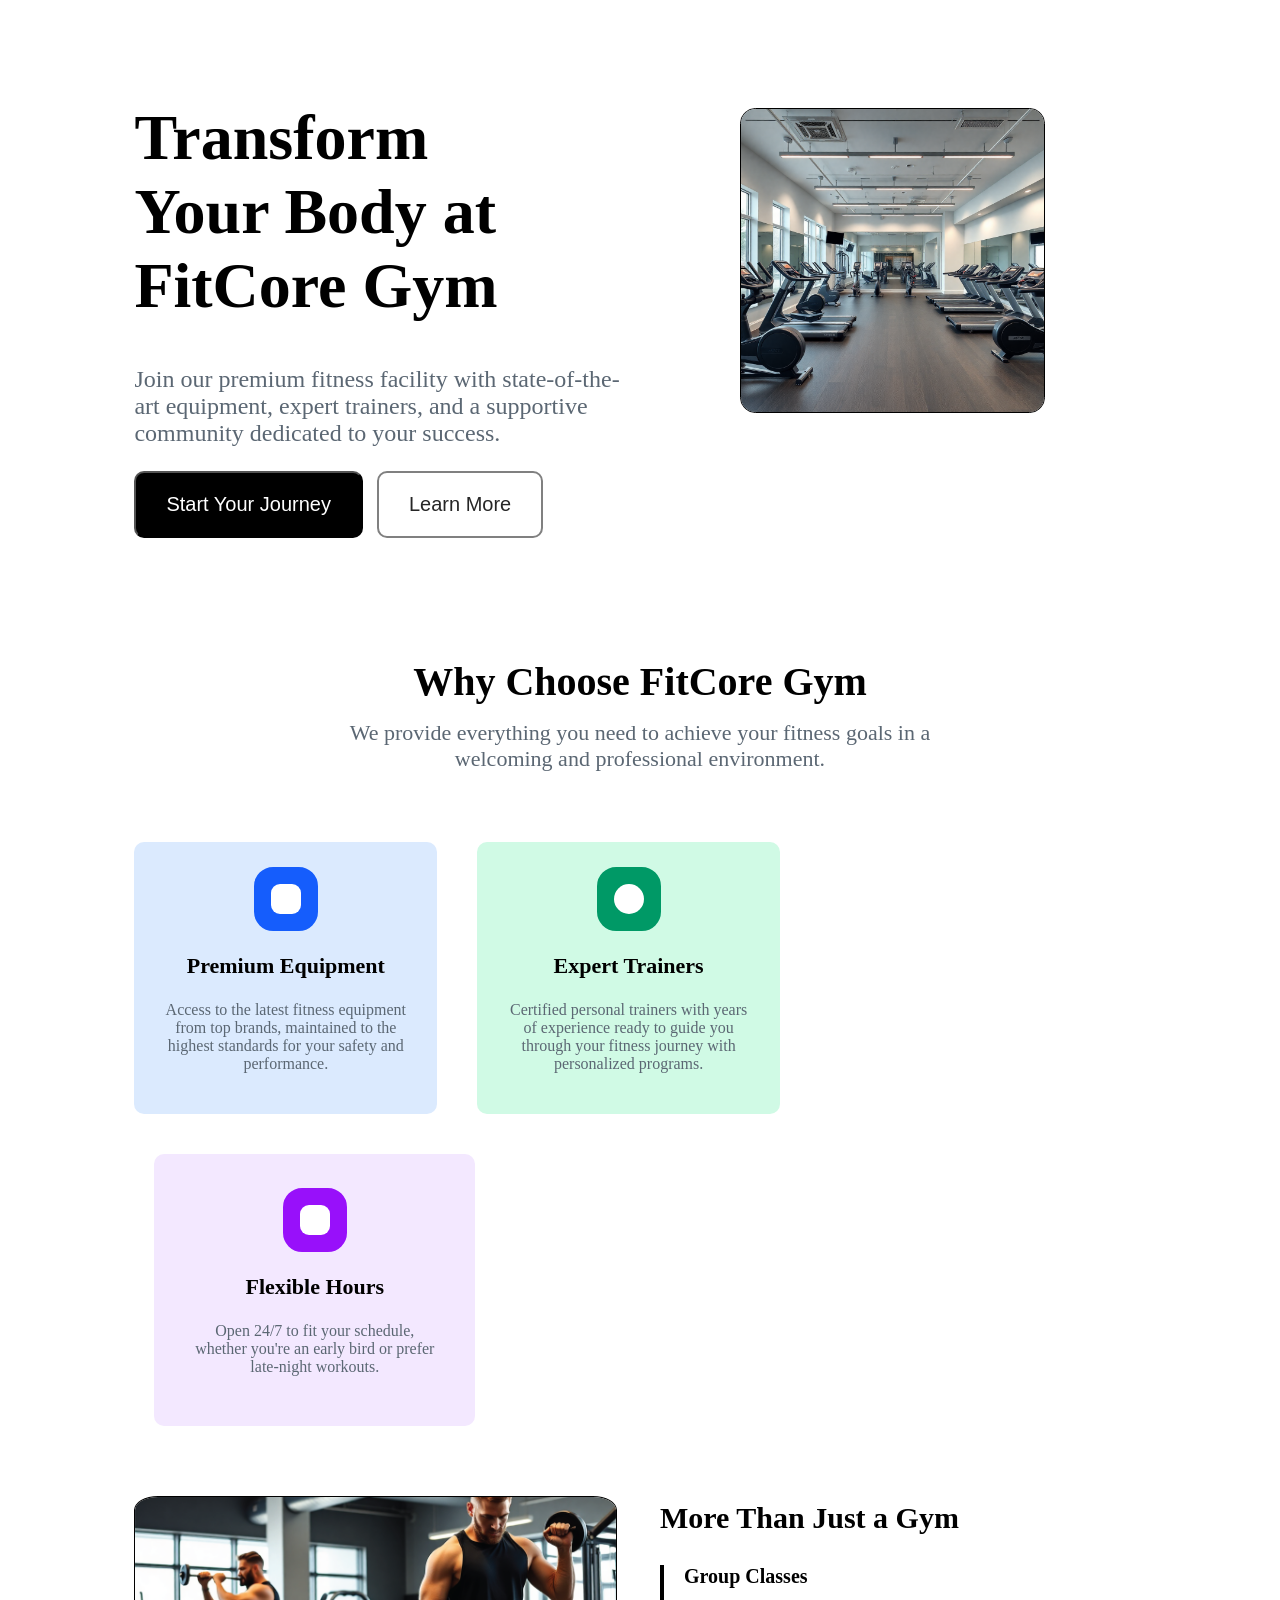
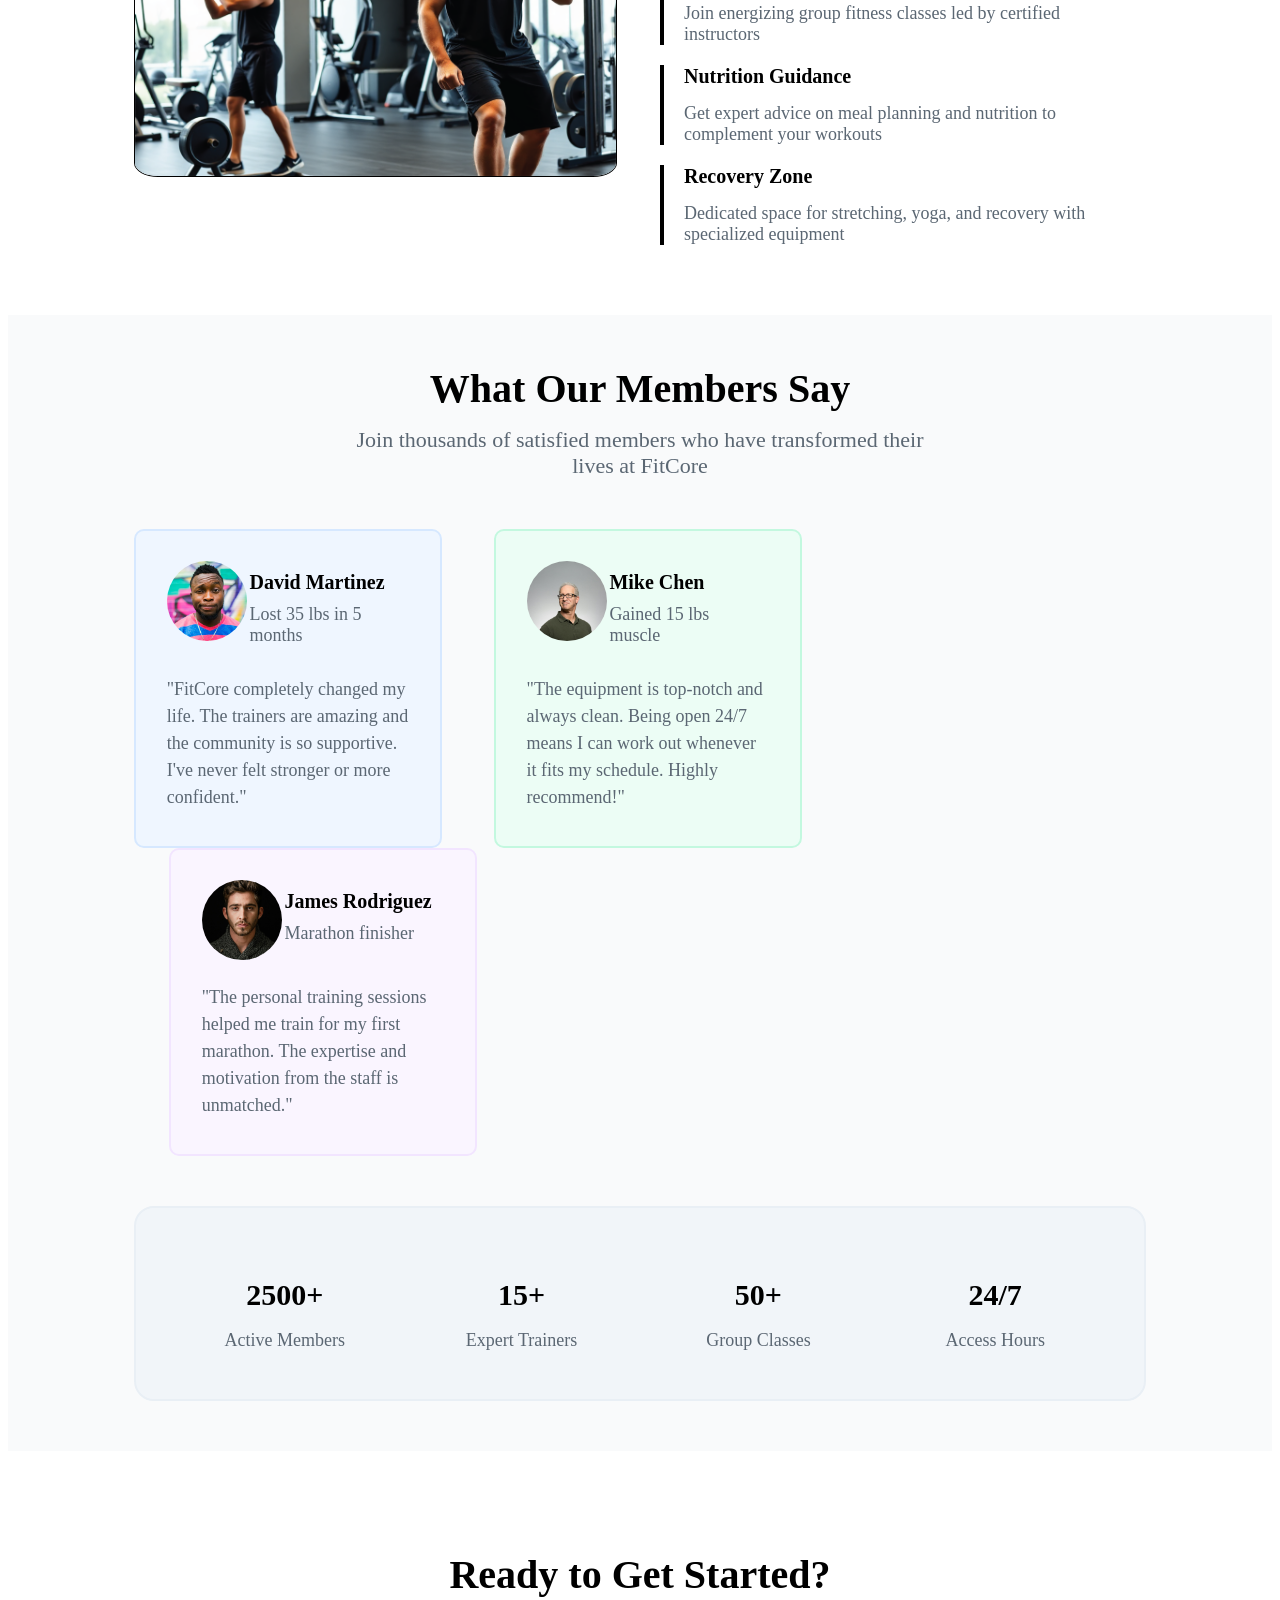
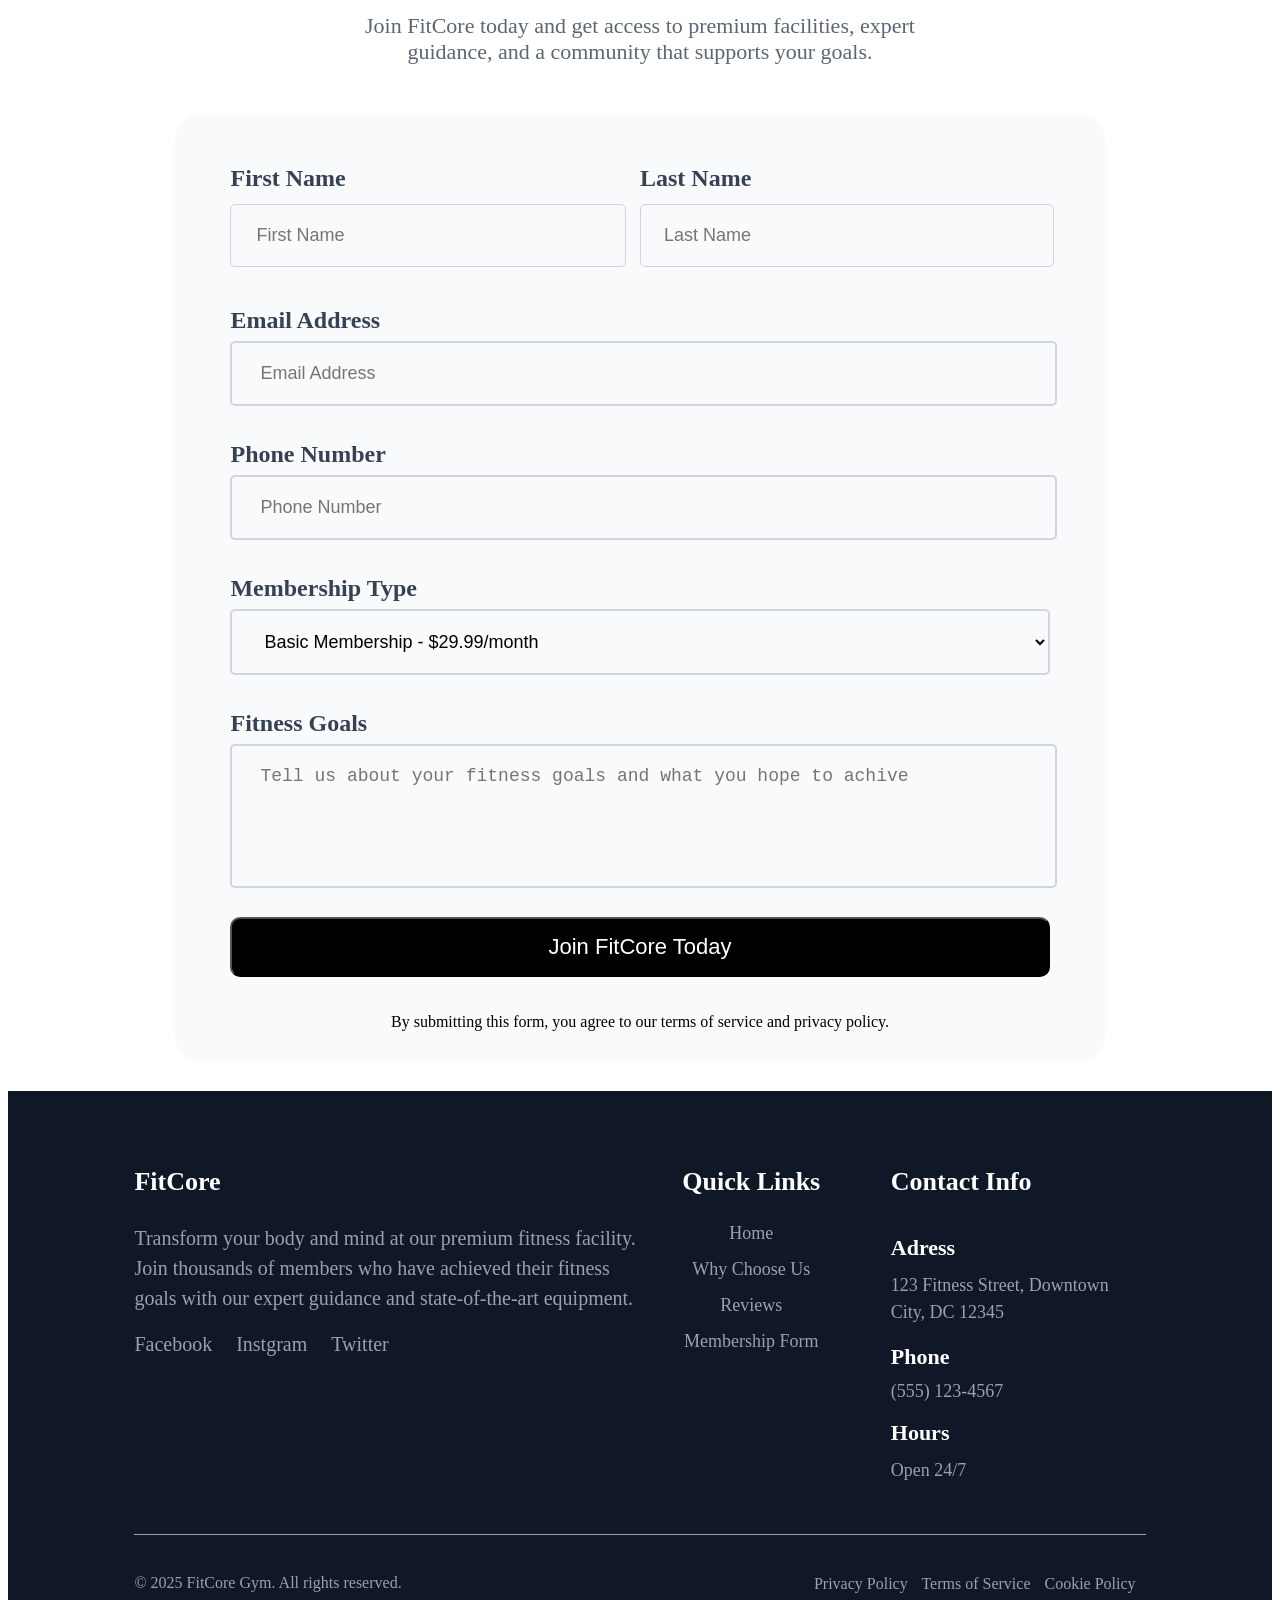
==== commit 872b4bba: "Add Footer Section" ====
--- a/index.html
+++ b/index.html
@@ -221,6 +221,7 @@
                 id="firstName"
                 name="firstName"
                 placeholder="First Name"
+                required
               />
             </div>
             <div class="float-form-last-name">
@@ -230,6 +231,7 @@
                 id="lastName"
                 name="lastName"
                 placeholder="Last Name"
+                required
               />
             </div>
             <div class="clear-float"></div>
@@ -240,6 +242,7 @@
                 id="email"
                 name="email"
                 placeholder="Email Address"
+                required
               />
             </div>
             <div>
@@ -249,11 +252,12 @@
                 id="phone"
                 name="phone"
                 placeholder="Phone Number"
+                required
               />
             </div>
             <div>
               <label for="email">Membership Type </label>
-              <select name="membership" id="membership">
+              <select name="membership" id="membership" required>
                 <option value="basic">Basic Membership - $29.99/month</option>
                 <option value="premium">
                   Premium Membership - $49.99/month
@@ -278,6 +282,56 @@
             </p>
           </div>
         </form>
+      </div>
+    </div>
+    <div class="footer">
+      <div class="container">
+        <div class="fitcore-footer">
+          <h3>FitCore</h3>
+          <p>
+            Transform your body and mind at our premium fitness facility. Join
+            thousands of members who have achieved their fitness goals with our
+            expert guidance and state-of-the-art equipment.
+          </p>
+          <div class="links">
+            <a href="#">Facebook</a>
+            <a href="#">Instgram</a>
+            <a href="#">Twitter</a>
+          </div>
+        </div>
+        <div class="quick-links">
+          <h3>Quick Links</h3>
+          <a href="#">Home</a>
+          <a href="#">Why Choose Us</a>
+          <a href="#">Reviews</a>
+          <a href="#">Membership Form</a>
+        </div>
+        <div class="contact-info">
+          <div class="container">
+            <h3>Contact Info</h3>
+            <div class="adress">
+              <h4>Adress</h4>
+              <p>123 Fitness Street, Downtown City, DC 12345</p>
+            </div>
+            <h4>Phone</h4>
+            <a href="tel:+5551234567">(555) 123-4567</a>
+            <div class="adress">
+              <h4>Hours</h4>
+              <p>Open 24/7</p>
+            </div>
+          </div>
+        </div>
+        <div class="clear-float"></div>
+        <div class="line"></div>
+        <div class="reseved">
+          <p>© 2025 FitCore Gym. All rights reserved.</p>
+        </div>
+        <div class="privacy-policy">
+          <a href="#">Privacy Policy</a>
+          <a href="#">Terms of Service </a>
+          <a href="#">Cookie Policy</a>
+        </div>
+        <div class="clear-float"></div>
       </div>
     </div>
     <!-- <div class="contact-us">
--- a/style.css
+++ b/style.css
@@ -381,7 +381,7 @@
 font-size: 22px;
 border-radius: 10px;
 }
-for option{
+form option{
     padding: 30px;
 }
 .wrap-form-content{
@@ -480,3 +480,105 @@
     float: left;
     
 } */
+
+
+/* Footer Section */
+.footer{
+    background-color: #101828;
+    
+}
+.footer h3 {
+color: white;
+text-align: start;
+    font-size: 26px;
+}
+.footer p{
+    color: #99A1AF;
+    font-size: 20px;
+    line-height: 1.5;
+}
+.footer .links{
+    margin-top: 15px  ;
+}
+.fitcore-footer .links a{
+   color: #99A1AF;
+    font-size: 20px;
+    padding: 5px 20px 5px 0;
+    text-decoration: none;
+    
+}
+.fitcore-footer{
+    float: left;
+    width: 50%;
+    margin-top:50px ;
+    /* background-color: red; */
+}
+.quick-links{
+    float: left;
+    width: 22%;
+    margin:50px 0 0 0 ;
+}
+.quick-links h3{
+    text-align: center;
+}
+.quick-links a{
+   display: block;
+   font-size: 18px;
+    text-align: center;
+    text-decoration: none;
+    color:  #99A1AF;;
+    margin: 15px 5px 10px 5px;
+}
+.contact-info{
+    float: left; 
+    width: 28%;
+     margin:50px auto ;
+    /* background-color: red; */
+}
+.contact-info h3{
+    font-size: 26px;
+    padding-bottom: 2px;
+    /* background-color: #9810FA; */
+}
+.contact-info h4{
+    font-size: 22px;
+    /* background-color: #364153; */
+    margin: 8px 0 1px 0;
+    padding: 10px 0px;
+    color: white;
+}
+/* .adress{
+    background-color: #009966;
+} */
+.contact-info p{
+    margin: 0;
+    padding: 0;
+    font-size: 18px;
+}
+.contact-info a{
+    text-decoration: none;
+        font-size: 18px;
+    color: #99A1AF;
+}
+.line{
+    width: 100%;
+    height: 1px;
+    background-color: #99A1AF;
+    margin-bottom: 20px;
+}
+.reseved{
+    float: left;
+    width: 50%;
+}
+.reseved p{
+    font-size: 16px;
+}
+.privacy-policy{
+    margin-top: 20px;
+    float: right;
+}
+.privacy-policy a{
+    color: #99A1AF;
+    text-decoration: none;
+    margin-right: 10px;
+}
